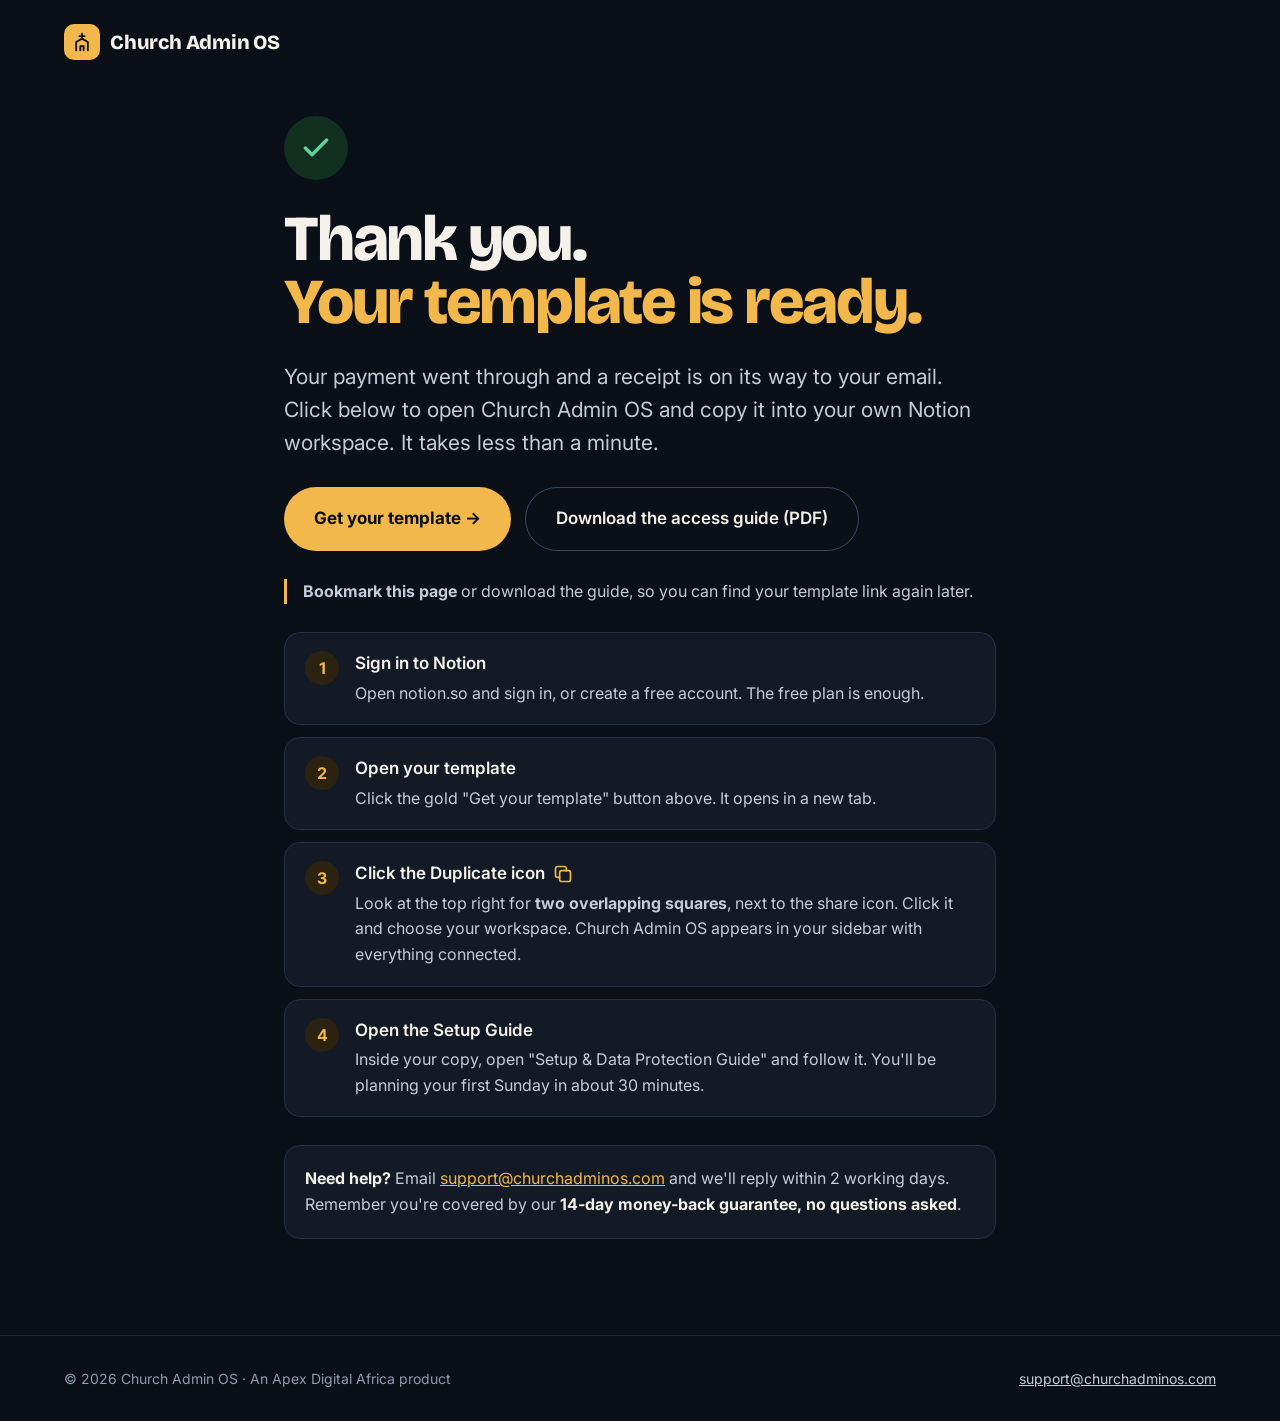
==== thank-you.html @ 505b04d7 "Switch checkout to Stripe and add thank-you page Stripe Payment Link for Complete OS (GBP), redirect" ====
<!doctype html>
<html lang="en-GB">
<head>
<meta charset="utf-8">
<meta name="viewport" content="width=device-width, initial-scale=1">
<title>Thank you — Church Admin OS</title>
<meta name="robots" content="noindex, nofollow">
<meta name="theme-color" content="#0B0F17">
<link rel="icon" href="/favicon.svg" type="image/svg+xml">
<link rel="apple-touch-icon" href="/apple-touch-icon.png">
<link rel="preconnect" href="https://fonts.googleapis.com">
<link rel="preconnect" href="https://fonts.gstatic.com" crossorigin>
<link href="https://fonts.googleapis.com/css2?family=Bricolage+Grotesque:opsz,wght@12..96,500;12..96,700;12..96,800&family=Inter:wght@400;500;600;700&display=swap" rel="stylesheet">
<link rel="stylesheet" href="/styles.css">
<style>
  .ty { max-width: 760px; margin: 0 auto; padding: 32px 24px 96px; display: flex; flex-direction: column; gap: 28px; }
  .ty-check { width: 64px; height: 64px; border-radius: 50%; background: #123020; display: flex; align-items: center; justify-content: center; }
  .ty h1 { font-size: clamp(38px, 6vw, 64px); }
  .ty .lede { max-width: none; }
  .ty-cta { display: flex; flex-wrap: wrap; gap: 14px; }
  .ty-steps { list-style: none; padding: 0; margin: 0; display: flex; flex-direction: column; gap: 12px; }
  .ty-steps li { display: flex; gap: 16px; background: var(--surface); border: 1px solid var(--line); border-radius: 16px; padding: 18px 20px; }
  .ty-n { flex: 0 0 34px; height: 34px; border-radius: 50%; background: #2B2210; color: var(--gold); font-weight: 700; display: flex; align-items: center; justify-content: center; }
  .ty-steps h2 { font-size: 17px; font-weight: 600; margin-bottom: 4px; display: flex; align-items: center; gap: 8px; }
  .ty-steps p { color: var(--muted); line-height: 1.6; }
  .ty-steps svg { display: inline-block; }
  .ty-note { border-left: 3px solid var(--gold); padding-left: 16px; color: var(--muted); line-height: 1.6; }
  .ty-help { background: var(--surface); border: 1px solid var(--line); border-radius: 16px; padding: 20px; color: var(--muted); line-height: 1.6; }
  .ty-help b { color: var(--text); }
</style>
</head>
<body>

<header class="nav wrap">
  <a class="brand" href="/" aria-label="Church Admin OS home">
    <span class="mark" aria-hidden="true">
      <svg width="20" height="20" viewBox="0 0 24 24" fill="none" stroke="#0B0F17" stroke-width="2.2" stroke-linecap="round" stroke-linejoin="round"><path d="M12 2v6"/><path d="M9 5h6"/><path d="M5 22V12l7-4 7 4v10"/><path d="M10 22v-5h4v5"/></svg>
    </span>
    <span class="brand-name">Church Admin OS</span>
  </a>
</header>

<main class="ty">
  <div class="ty-check" aria-hidden="true">
    <svg width="32" height="32" viewBox="0 0 24 24" fill="none" stroke="#5FD39A" stroke-width="2.6" stroke-linecap="round" stroke-linejoin="round"><path d="M20 6 9 17l-5-5"/></svg>
  </div>

  <h1>Thank you.<br><span class="gold">Your template is ready.</span></h1>
  <p class="lede">Your payment went through and a receipt is on its way to your email. Click below to open Church Admin OS and copy it into your own Notion workspace. It takes less than a minute.</p>

  <div class="ty-cta">
    <a class="btn btn-gold btn-lg" href="https://steadfast-sunstone-022.notion.site/Church-Admin-OS-986ff743521f8310ab2901f428845c3a" target="_blank" rel="noopener">Get your template →</a>
    <a class="btn btn-ghost btn-lg" href="/Church-Admin-OS-Access.pdf" download>Download the access guide (PDF)</a>
  </div>

  <p class="ty-note"><b>Bookmark this page</b> or download the guide, so you can find your template link again later.</p>

  <ol class="ty-steps">
    <li><span class="ty-n">1</span><div><h2>Sign in to Notion</h2><p>Open notion.so and sign in, or create a free account. The free plan is enough.</p></div></li>
    <li><span class="ty-n">2</span><div><h2>Open your template</h2><p>Click the gold "Get your template" button above. It opens in a new tab.</p></div></li>
    <li><span class="ty-n">3</span><div><h2>Click the Duplicate icon
      <svg width="20" height="20" viewBox="0 0 24 24" fill="none" stroke="#F2B84B" stroke-width="2" stroke-linecap="round" stroke-linejoin="round" aria-hidden="true"><rect x="8" y="8" width="13" height="13" rx="2.5"/><path d="M16 8V5.5A2.5 2.5 0 0 0 13.5 3h-8A2.5 2.5 0 0 0 3 5.5v8A2.5 2.5 0 0 0 5.5 16H8"/></svg></h2>
      <p>Look at the top right for <b>two overlapping squares</b>, next to the share icon. Click it and choose your workspace. Church Admin OS appears in your sidebar with everything connected.</p></div></li>
    <li><span class="ty-n">4</span><div><h2>Open the Setup Guide</h2><p>Inside your copy, open "Setup &amp; Data Protection Guide" and follow it. You'll be planning your first Sunday in about 30 minutes.</p></div></li>
  </ol>

  <div class="ty-help">
    <b>Need help?</b> Email <a href="mailto:support@churchadminos.com">support@churchadminos.com</a> and we'll reply within 2 working days. Remember you're covered by our <b>14-day money-back guarantee, no questions asked</b>.
  </div>
</main>

<footer class="foot">
  <div class="wrap foot-in">
    <p>© 2026 Church Admin OS · An Apex Digital Africa product</p>
    <p><a href="mailto:support@churchadminos.com">support@churchadminos.com</a></p>
  </div>
</footer>

</body>
</html>
---- styles.css ----
:root {
  --ink: #0B0F17;
  --surface: #131A26;
  --line: #233047;
  --line-soft: #1C2638;
  --text: #F4F1EA;
  --muted: #C4CCD8;
  --faint: #8E99AC;
  --gold: #F2B84B;
  --gold-hover: #FFD27A;
  --gold-deep: #8A5A00;
  --light: #F5F6F8;
  --light-line: #E2E5EB;
  --light-text: #121722;
  --light-muted: #4A5468;
  --red: #FF9B9B;
  --blue: #7FB8FF;
  --green: #5FD39A;
  --display: 'Bricolage Grotesque', system-ui, sans-serif;
  --body: Inter, system-ui, -apple-system, 'Segoe UI', sans-serif;
}

*, *::before, *::after { box-sizing: border-box; }
html { scroll-behavior: smooth; }
@media (prefers-reduced-motion: reduce) { html { scroll-behavior: auto; } }
body { margin: 0; background: var(--ink); color: var(--text); font-family: var(--body); line-height: 1.5; -webkit-font-smoothing: antialiased; }
h1, h2, h3, p { margin: 0; }
img, svg { display: block; }
a { color: var(--gold); }
a:hover { color: var(--gold-hover); }
:focus-visible { outline: 3px solid var(--gold); outline-offset: 3px; border-radius: 6px; }

.skip { position: absolute; left: -9999px; top: 8px; background: var(--gold); color: var(--ink); padding: 10px 16px; border-radius: 8px; font-weight: 600; z-index: 10; }
.skip:focus { left: 8px; }

.wrap { max-width: 1200px; margin: 0 auto; padding-left: 24px; padding-right: 24px; }
.section { padding-top: 96px; padding-bottom: 96px; }
.section-tight { padding-bottom: 96px; }
.center { text-align: center; }

/* NAV */
.nav { display: flex; flex-wrap: wrap; align-items: center; justify-content: space-between; gap: 16px; padding-top: 24px; padding-bottom: 24px; }
.brand { display: flex; align-items: center; gap: 10px; text-decoration: none; color: var(--text); }
.brand:hover { color: var(--text); }
.mark { width: 36px; height: 36px; border-radius: 10px; background: var(--gold); display: flex; align-items: center; justify-content: center; }
.brand-name { font-family: var(--display); font-weight: 800; font-size: 20px; letter-spacing: -0.01em; }
.nav nav { display: flex; flex-wrap: wrap; align-items: center; gap: 24px; font-size: 15px; }
.nav nav a:not(.btn) { color: var(--muted); text-decoration: none; }
.nav nav a:not(.btn):hover { color: var(--text); }
.show-sm { display: none; }
@media (max-width: 720px) { .show-sm { display: inline; } }
@media (max-width: 720px) {
  .nav { flex-wrap: nowrap; }
  .nav nav { gap: 0; }
  .nav nav a:not(.btn) { display: none; }
  .brand-name { font-size: 17px; white-space: nowrap; }
  .hide-sm { display: none; }
  .btn-sm { padding: 10px 16px; font-size: 14px; white-space: nowrap; }
}

/* BUTTONS */
.btn { display: inline-flex; align-items: center; justify-content: center; min-height: 44px; border-radius: 999px; font-weight: 600; text-decoration: none; transition: transform .15s ease, background-color .15s ease; }
.btn:hover { transform: translateY(-1px); }
.btn-sm { padding: 10px 20px; }
.btn-lg { padding: 18px 30px; font-size: 17px; }
.btn-gold { background: var(--gold); color: var(--ink); font-weight: 700; }
.btn-gold:hover { background: var(--gold-hover); color: var(--ink); }
.btn-ghost { border: 1px solid #3A4866; color: var(--text); }
.btn-ghost:hover { border-color: var(--muted); color: var(--text); }
.btn-outline { border: 1.5px solid var(--light-text); color: var(--light-text); padding: 16px; }
.btn-outline:hover { background: var(--light-text); color: #fff; }
.btn-dark { background: var(--ink); color: var(--text); font-weight: 700; }
.btn-dark:hover { color: var(--gold); }
.plan .btn { width: 100%; padding: 16px; }

/* HERO */
.hero { display: flex; flex-direction: column; align-items: center; text-align: center; gap: 28px; padding-top: 56px; padding-bottom: 40px; }
.pill { display: inline-flex; align-items: center; gap: 8px; border: 1px solid #2A3650; border-radius: 999px; padding: 8px 16px; font-size: 14px; color: var(--muted); }
.dot { width: 8px; height: 8px; border-radius: 50%; background: var(--green); }
h1 { font-family: var(--display); font-weight: 800; font-size: clamp(44px, 7vw, 92px); line-height: 0.98; letter-spacing: -0.035em; max-width: 1000px; }
.gold { color: var(--gold); }
.lede { font-size: clamp(18px, 2vw, 21px); line-height: 1.55; color: var(--muted); max-width: 680px; }
.cta-row { display: flex; flex-wrap: wrap; justify-content: center; gap: 14px; }
.fine { font-size: 14px; color: var(--faint); }
.fine.dark { color: var(--light-muted); margin-top: 32px; }

/* MOCK */
.mock { width: 100%; max-width: 1080px; margin-top: 28px; background: var(--surface); border: 1px solid var(--line); border-radius: 24px; padding: 20px; text-align: left; box-shadow: 0 40px 120px rgba(242,184,75,.12); }
.mock-bar { display: flex; align-items: center; gap: 8px; padding: 4px 4px 18px; }
.mock-bar i { width: 11px; height: 11px; border-radius: 50%; background: #3A4866; }
.mock-bar span { margin-left: 12px; font-size: 13px; color: var(--faint); }
.mock-grid { display: grid; grid-template-columns: repeat(auto-fit, minmax(240px, 1fr)); gap: 16px; }
.card { background: var(--ink); border: 1px solid var(--line); border-radius: 16px; padding: 20px; display: flex; flex-direction: column; gap: 10px; }
.eyebrow { font-size: 12px; text-transform: uppercase; letter-spacing: .08em; color: var(--faint); }
.card-title { font-family: var(--display); font-weight: 700; font-size: 22px; }
.muted { color: var(--muted); font-size: 14px; }
.row .muted { color: var(--faint); }
.tags { display: flex; flex-wrap: wrap; gap: 8px; }
.tag { font-size: 13px; font-weight: 600; padding: 6px 10px; border-radius: 8px; }
.tag-gold { background: #2B2210; color: var(--gold); }
.tag-red { background: #3A1717; color: var(--red); }
.row { display: flex; justify-content: space-between; gap: 12px; font-size: 14px; border-bottom: 1px solid var(--line-soft); padding-bottom: 8px; }
.row.last { border-bottom: 0; padding-bottom: 0; }
.row .gold { font-size: 14px; }
.alert { display: flex; gap: 10px; font-size: 14px; }
.alert b { font-weight: 400; }
.c-red { color: var(--red); } .c-gold { color: var(--gold); } .c-blue { color: var(--blue); }

/* HEADINGS */
.h2 { font-family: var(--display); font-weight: 800; font-size: clamp(32px, 4.5vw, 54px); line-height: 1.05; letter-spacing: -0.03em; }
.narrow { max-width: 820px; margin-bottom: 40px; }
.head { display: flex; flex-direction: column; gap: 16px; max-width: 760px; margin-bottom: 48px; }
.head.center { align-items: center; margin-left: auto; margin-right: auto; margin-bottom: 40px; }
.kicker { font-weight: 600; color: var(--gold); font-size: 15px; letter-spacing: .06em; text-transform: uppercase; }
.kicker-dark { color: var(--gold-deep); }
.sub { font-size: 18px; line-height: 1.6; color: var(--light-muted); }

/* PROBLEM */
.grid-3 { display: grid; grid-template-columns: repeat(auto-fit, minmax(280px, 1fr)); gap: 20px; }
.pain { border-top: 2px solid #3A4866; padding-top: 20px; display: flex; flex-direction: column; gap: 10px; }
.pain h3 { font-weight: 600; font-size: 19px; }
.pain p { color: var(--muted); line-height: 1.6; }

/* LIGHT SECTIONS */
.light { background: var(--light); color: var(--light-text); }
.grid-feat { display: grid; grid-template-columns: repeat(auto-fit, minmax(300px, 1fr)); gap: 20px; }
.feat { background: #fff; border: 1px solid var(--light-line); border-radius: 20px; padding: 28px; display: flex; flex-direction: column; gap: 12px; transition: transform .2s ease, box-shadow .2s ease; }
.feat:hover { transform: translateY(-3px); box-shadow: 0 18px 40px rgba(18,23,34,.08); }
.feat svg { width: 28px; height: 28px; fill: none; stroke: var(--gold-deep); stroke-width: 2; stroke-linecap: round; stroke-linejoin: round; }
.feat h3 { font-size: 20px; font-weight: 600; }
.feat p { color: var(--light-muted); line-height: 1.6; }

/* STEPS */
.steps { list-style: none; padding: 0; margin: 0; display: grid; grid-template-columns: repeat(auto-fit, minmax(260px, 1fr)); gap: 16px; }
.steps li { background: var(--surface); border: 1px solid var(--line); border-radius: 18px; padding: 24px; display: flex; flex-direction: column; gap: 10px; }
.num { font-family: var(--display); font-weight: 700; font-size: 40px; color: var(--gold); line-height: 1.1; }
.steps h3 { font-weight: 600; font-size: 18px; }
.steps p { color: var(--muted); line-height: 1.6; }

/* TRUST */
.trust { background: var(--surface); border: 1px solid var(--line); border-radius: 24px; padding: 40px; display: grid; grid-template-columns: repeat(auto-fit, minmax(280px, 1fr)); gap: 32px; }
.trust > div { display: flex; flex-direction: column; gap: 10px; }
.trust svg { width: 30px; height: 30px; fill: none; stroke-width: 2; stroke-linecap: round; stroke-linejoin: round; }
.ic-green { stroke: var(--green); } .ic-blue { stroke: var(--blue); } .ic-gold { stroke: var(--gold); }
.trust h3 { font-weight: 600; font-size: 19px; }
.trust p { color: var(--muted); line-height: 1.6; }

/* QUOTE */
.quote { max-width: 900px; padding-bottom: 96px; text-align: center; }
.quote blockquote { margin: 0; display: flex; flex-direction: column; gap: 20px; }
.quote p { font-family: var(--display); font-weight: 500; font-size: clamp(24px, 3vw, 34px); line-height: 1.3; letter-spacing: -.015em; }
.quote footer { color: var(--faint); }

/* PRICING */
.toggle { display: inline-flex; background: #E6E9EF; border-radius: 999px; padding: 4px; gap: 4px; margin-bottom: 40px; }
.toggle button { border: 0; border-radius: 999px; padding: 12px 22px; min-height: 44px; font: inherit; font-weight: 600; font-size: 15px; cursor: pointer; background: transparent; color: #2A3242; }
.toggle button[aria-pressed="true"] { background: var(--ink); color: var(--text); }
[hidden] { display: none !important; }
.plans { max-width: 860px; margin: 0 auto; display: grid; grid-template-columns: repeat(auto-fit, minmax(290px, 1fr)); gap: 20px; align-items: stretch; text-align: left; }
.plan { background: #fff; border: 1px solid var(--light-line); border-radius: 24px; padding: 32px; display: flex; flex-direction: column; gap: 20px; position: relative; }
.plan h3 { font-weight: 600; font-size: 20px; }
.plan-sub { color: var(--light-muted); font-size: 15px; margin-top: -14px; }
.price { font-family: var(--display); font-weight: 800; font-size: 52px; letter-spacing: -.03em; line-height: 1.1; }
.plan ul { margin: 0; padding-left: 20px; display: flex; flex-direction: column; gap: 10px; color: #2A3242; line-height: 1.5; flex-grow: 1; }
.plan-featured { background: var(--ink); color: var(--text); border: 2px solid var(--gold); }
.plan-featured .plan-sub { color: var(--muted); }
.plan-featured ul { color: #E2E6EE; }
.badge { position: absolute; top: -14px; left: 32px; background: var(--gold); color: var(--ink); font-size: 13px; font-weight: 700; padding: 6px 12px; border-radius: 999px; }

/* FAQ */
.faq { max-width: 860px; }
.faq .h2 { font-size: clamp(32px, 4.5vw, 48px); margin-bottom: 24px; }
details { border-bottom: 1px solid var(--line); }
summary { list-style: none; cursor: pointer; font-weight: 600; font-size: 18px; padding: 22px 40px 22px 0; position: relative; min-height: 44px; }
summary::-webkit-details-marker { display: none; }
summary::after { content: '+'; position: absolute; right: 4px; top: 50%; transform: translateY(-50%); color: var(--gold); font-size: 26px; font-weight: 400; }
details[open] summary::after { content: '−'; }
details p { padding-bottom: 22px; color: var(--muted); line-height: 1.65; }

/* FINAL */
.final { background: var(--gold); color: var(--ink); border-radius: 32px; padding: clamp(40px, 6vw, 80px); display: flex; flex-direction: column; align-items: center; text-align: center; gap: 22px; }
.final h2 { font-family: var(--display); font-weight: 800; font-size: clamp(34px, 5vw, 64px); line-height: 1; letter-spacing: -.035em; max-width: 820px; }
.final p { font-size: 19px; line-height: 1.55; max-width: 600px; color: #2A2310; }

/* FOOTER */
.foot { border-top: 1px solid var(--line-soft); }
.foot-in { padding-top: 32px; padding-bottom: 32px; font-size: 14px; color: var(--faint); display: flex; flex-wrap: wrap; justify-content: space-between; gap: 12px; }
.foot-in a { color: var(--muted); }
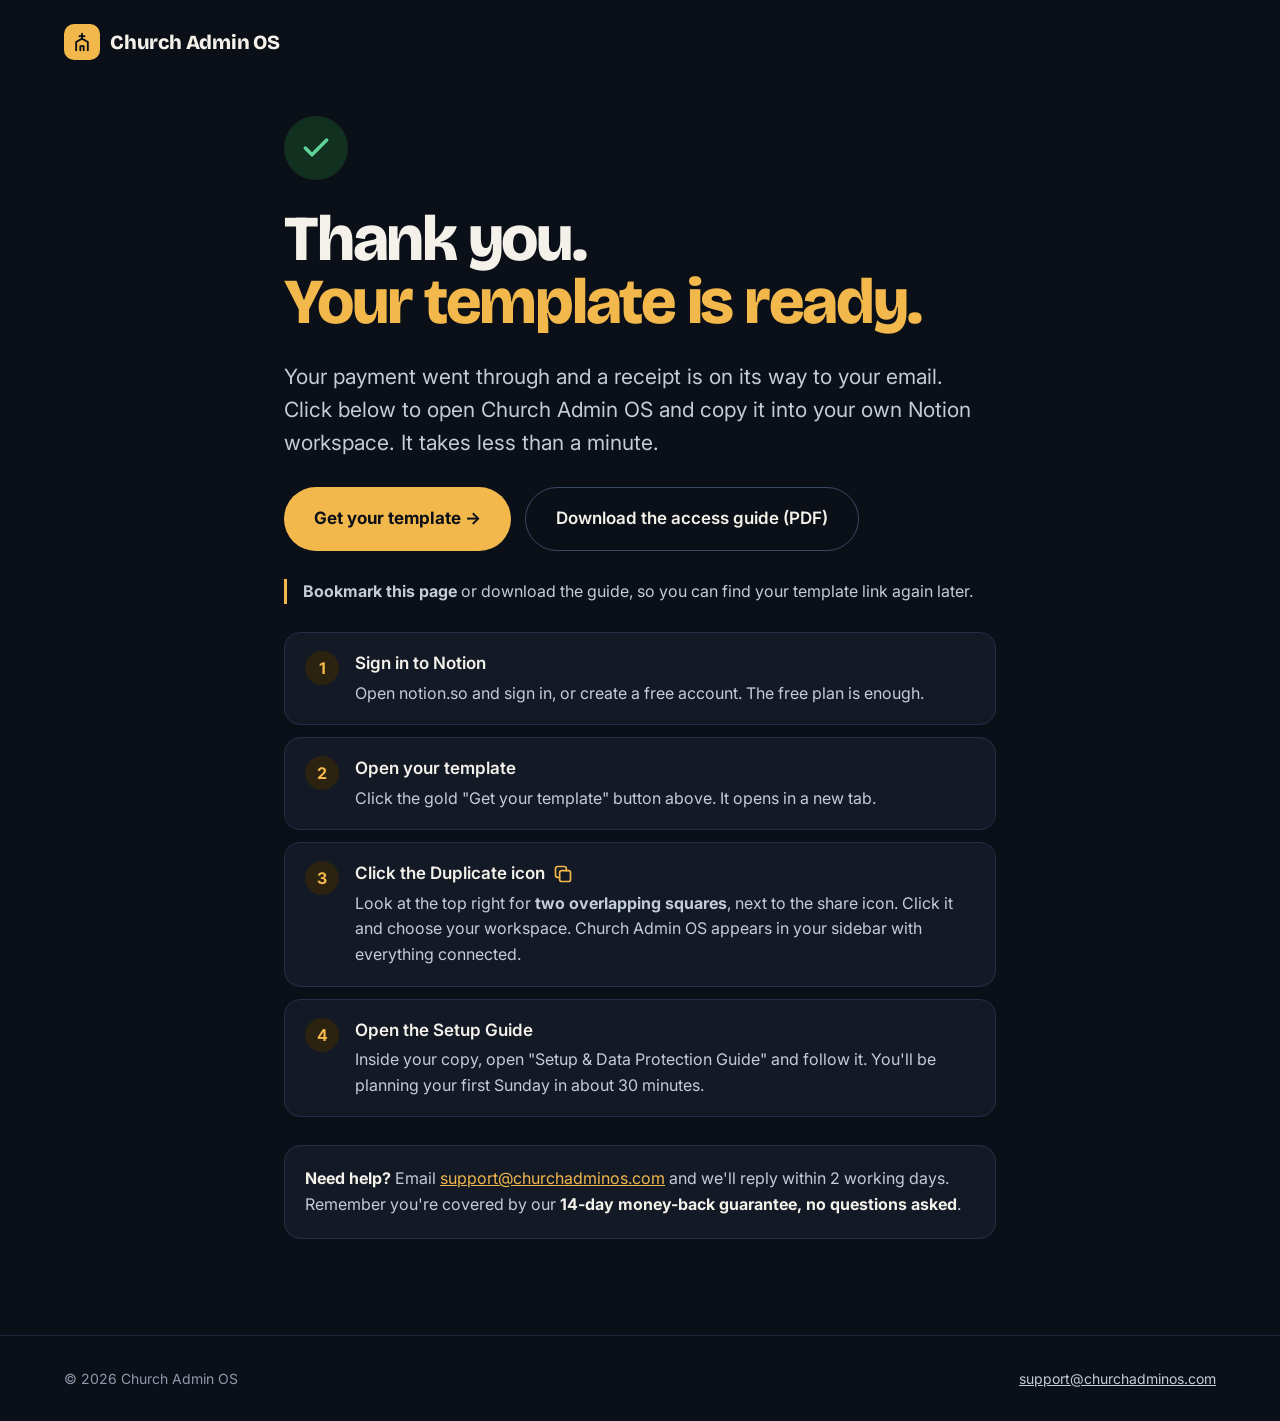
==== commit 5d8b0a55: "Footer: show Church Admin OS only Co-Authored-By: Claude Opus 5.5 <noreply@anthropic.com> Claude-Ses" ====
--- a/thank-you.html
+++ b/thank-you.html
@@ -71,7 +71,7 @@
 
 <footer class="foot">
   <div class="wrap foot-in">
-    <p>© 2026 Church Admin OS · An Apex Digital Africa product</p>
+    <p>© 2026 Church Admin OS</p>
     <p><a href="mailto:support@churchadminos.com">support@churchadminos.com</a></p>
   </div>
 </footer>
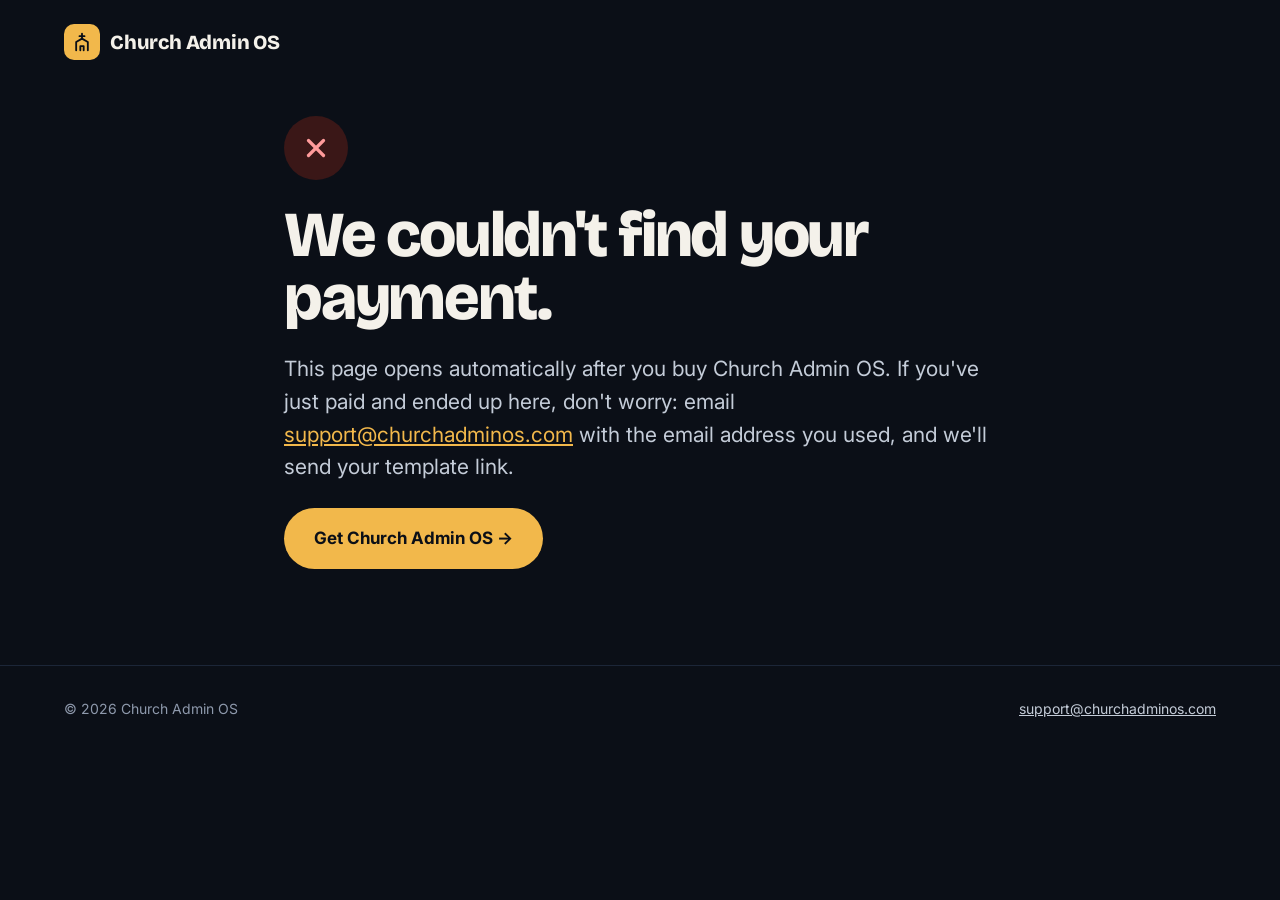
==== commit b30a11b4: "Protect thank-you page: check Stripe payment before showing template link - api/verify.js checks the" ====
--- a/thank-you.html
+++ b/thank-you.html
@@ -27,6 +27,12 @@
   .ty-note { border-left: 3px solid var(--gold); padding-left: 16px; color: var(--muted); line-height: 1.6; }
   .ty-help { background: var(--surface); border: 1px solid var(--line); border-radius: 16px; padding: 20px; color: var(--muted); line-height: 1.6; }
   .ty-help b { color: var(--text); }
+  .ty-state[hidden] { display: none !important; }
+  .ty-wait { color: var(--muted); display: flex; align-items: center; gap: 12px; }
+  .ty-spin { width: 20px; height: 20px; border-radius: 50%; border: 3px solid var(--line); border-top-color: var(--gold); animation: ty-spin .8s linear infinite; }
+  @keyframes ty-spin { to { transform: rotate(360deg); } }
+  @media (prefers-reduced-motion: reduce) { .ty-spin { animation: none; } }
+  .ty-x { width: 64px; height: 64px; border-radius: 50%; background: #3A1717; display: flex; align-items: center; justify-content: center; }
 </style>
 </head>
 <body>
@@ -41,33 +47,89 @@
 </header>
 
 <main class="ty">
-  <div class="ty-check" aria-hidden="true">
-    <svg width="32" height="32" viewBox="0 0 24 24" fill="none" stroke="#5FD39A" stroke-width="2.6" stroke-linecap="round" stroke-linejoin="round"><path d="M20 6 9 17l-5-5"/></svg>
+
+  <!-- 1. While we check the payment with Stripe -->
+  <div class="ty-state" data-state="checking">
+    <p class="ty-wait" role="status"><span class="ty-spin" aria-hidden="true"></span>Checking your payment&hellip;</p>
   </div>
 
-  <h1>Thank you.<br><span class="gold">Your template is ready.</span></h1>
-  <p class="lede">Your payment went through and a receipt is on its way to your email. Click below to open Church Admin OS and copy it into your own Notion workspace. It takes less than a minute.</p>
+  <!-- 2. Payment confirmed -->
+  <div class="ty-state" data-state="paid" hidden>
+    <div style="display:flex;flex-direction:column;gap:28px">
+      <div class="ty-check" aria-hidden="true">
+        <svg width="32" height="32" viewBox="0 0 24 24" fill="none" stroke="#5FD39A" stroke-width="2.6" stroke-linecap="round" stroke-linejoin="round"><path d="M20 6 9 17l-5-5"/></svg>
+      </div>
 
-  <div class="ty-cta">
-    <a class="btn btn-gold btn-lg" href="https://steadfast-sunstone-022.notion.site/Church-Admin-OS-986ff743521f8310ab2901f428845c3a" target="_blank" rel="noopener">Get your template →</a>
-    <a class="btn btn-ghost btn-lg" href="/Church-Admin-OS-Access.pdf" download>Download the access guide (PDF)</a>
+      <h1>Thank you.<br><span class="gold">Your template is ready.</span></h1>
+      <p class="lede">Your payment went through and a receipt is on its way to your email. Click below to open Church Admin OS and copy it into your own Notion workspace. It takes less than a minute.</p>
+
+      <div class="ty-cta">
+        <a class="btn btn-gold btn-lg" id="template-link" href="#" target="_blank" rel="noopener">Get your template &rarr;</a>
+      </div>
+
+      <p class="ty-note"><b>Bookmark this page now.</b> This address is unique to your purchase, so you can come back to your template link any time.</p>
+
+      <ol class="ty-steps">
+        <li><span class="ty-n">1</span><div><h2>Sign in to Notion</h2><p>Open notion.so and sign in, or create a free account. The free plan is enough.</p></div></li>
+        <li><span class="ty-n">2</span><div><h2>Open your template</h2><p>Click the gold "Get your template" button above. It opens in a new tab.</p></div></li>
+        <li><span class="ty-n">3</span><div><h2>Click the Duplicate icon
+          <svg width="20" height="20" viewBox="0 0 24 24" fill="none" stroke="#F2B84B" stroke-width="2" stroke-linecap="round" stroke-linejoin="round" aria-hidden="true"><rect x="8" y="8" width="13" height="13" rx="2.5"/><path d="M16 8V5.5A2.5 2.5 0 0 0 13.5 3h-8A2.5 2.5 0 0 0 3 5.5v8A2.5 2.5 0 0 0 5.5 16H8"/></svg></h2>
+          <p>Look at the top right for <b>two overlapping squares</b>, next to the share icon. Click it and choose your workspace. Church Admin OS appears in your sidebar with everything connected.</p></div></li>
+        <li><span class="ty-n">4</span><div><h2>Open the Setup Guide</h2><p>Inside your copy, open "Setup &amp; Data Protection Guide" and follow it. You'll be planning your first Sunday in about 30 minutes.</p></div></li>
+      </ol>
+
+      <div class="ty-help">
+        <b>Need help?</b> Email <a href="mailto:support@churchadminos.com">support@churchadminos.com</a> and we'll reply within 2 working days. Remember you're covered by our <b>14-day money-back guarantee, no questions asked</b>.
+      </div>
+    </div>
   </div>
 
-  <p class="ty-note"><b>Bookmark this page</b> or download the guide, so you can find your template link again later.</p>
+  <!-- 3. No payment found (or someone typed the address directly) -->
+  <div class="ty-state" data-state="unpaid" hidden>
+    <div style="display:flex;flex-direction:column;gap:24px">
+      <div class="ty-x" aria-hidden="true">
+        <svg width="30" height="30" viewBox="0 0 24 24" fill="none" stroke="#FF9B9B" stroke-width="2.6" stroke-linecap="round" stroke-linejoin="round"><path d="M18 6 6 18"/><path d="m6 6 12 12"/></svg>
+      </div>
+      <h1>We couldn't find your payment.</h1>
+      <p class="lede">This page opens automatically after you buy Church Admin OS. If you've just paid and ended up here, don't worry: email <a href="mailto:support@churchadminos.com?subject=Template%20access">support@churchadminos.com</a> with the email address you used, and we'll send your template link.</p>
+      <div class="ty-cta"><a class="btn btn-gold btn-lg" href="/#pricing">Get Church Admin OS &rarr;</a></div>
+    </div>
+  </div>
 
-  <ol class="ty-steps">
-    <li><span class="ty-n">1</span><div><h2>Sign in to Notion</h2><p>Open notion.so and sign in, or create a free account. The free plan is enough.</p></div></li>
-    <li><span class="ty-n">2</span><div><h2>Open your template</h2><p>Click the gold "Get your template" button above. It opens in a new tab.</p></div></li>
-    <li><span class="ty-n">3</span><div><h2>Click the Duplicate icon
-      <svg width="20" height="20" viewBox="0 0 24 24" fill="none" stroke="#F2B84B" stroke-width="2" stroke-linecap="round" stroke-linejoin="round" aria-hidden="true"><rect x="8" y="8" width="13" height="13" rx="2.5"/><path d="M16 8V5.5A2.5 2.5 0 0 0 13.5 3h-8A2.5 2.5 0 0 0 3 5.5v8A2.5 2.5 0 0 0 5.5 16H8"/></svg></h2>
-      <p>Look at the top right for <b>two overlapping squares</b>, next to the share icon. Click it and choose your workspace. Church Admin OS appears in your sidebar with everything connected.</p></div></li>
-    <li><span class="ty-n">4</span><div><h2>Open the Setup Guide</h2><p>Inside your copy, open "Setup &amp; Data Protection Guide" and follow it. You'll be planning your first Sunday in about 30 minutes.</p></div></li>
-  </ol>
+  <!-- 4. Couldn't reach Stripe just now -->
+  <div class="ty-state" data-state="error" hidden>
+    <div style="display:flex;flex-direction:column;gap:24px">
+      <h1>We're having trouble checking your payment.</h1>
+      <p class="lede">Your payment is safe. Please refresh this page in a minute. If it still doesn't work, email <a href="mailto:support@churchadminos.com?subject=Template%20access">support@churchadminos.com</a> and we'll send your template link straight away.</p>
+      <div class="ty-cta"><button type="button" class="btn btn-gold btn-lg" onclick="location.reload()" style="border:0;cursor:pointer;font:inherit;font-weight:700">Try again</button></div>
+    </div>
+  </div>
 
-  <div class="ty-help">
-    <b>Need help?</b> Email <a href="mailto:support@churchadminos.com">support@churchadminos.com</a> and we'll reply within 2 working days. Remember you're covered by our <b>14-day money-back guarantee, no questions asked</b>.
-  </div>
+  <noscript><p class="lede">Please turn on JavaScript to see your template link, or email support@churchadminos.com.</p></noscript>
 </main>
+
+<script>
+(function () {
+  function show(name) {
+    document.querySelectorAll('.ty-state').forEach(function (el) { el.hidden = el.dataset.state !== name; });
+  }
+  var id = new URLSearchParams(location.search).get('session_id');
+  if (!id) { show('unpaid'); return; }
+  fetch('/api/verify?session_id=' + encodeURIComponent(id), { cache: 'no-store' })
+    .then(function (r) { return r.json().then(function (body) { return { status: r.status, body: body }; }); })
+    .then(function (res) {
+      if (res.body && res.body.ok && res.body.templateUrl) {
+        document.getElementById('template-link').href = res.body.templateUrl;
+        show('paid');
+      } else if (res.status === 402 || res.status === 404 || res.status === 400) {
+        show('unpaid');
+      } else {
+        show('error');
+      }
+    })
+    .catch(function () { show('error'); });
+})();
+</script>
 
 <footer class="foot">
   <div class="wrap foot-in">
